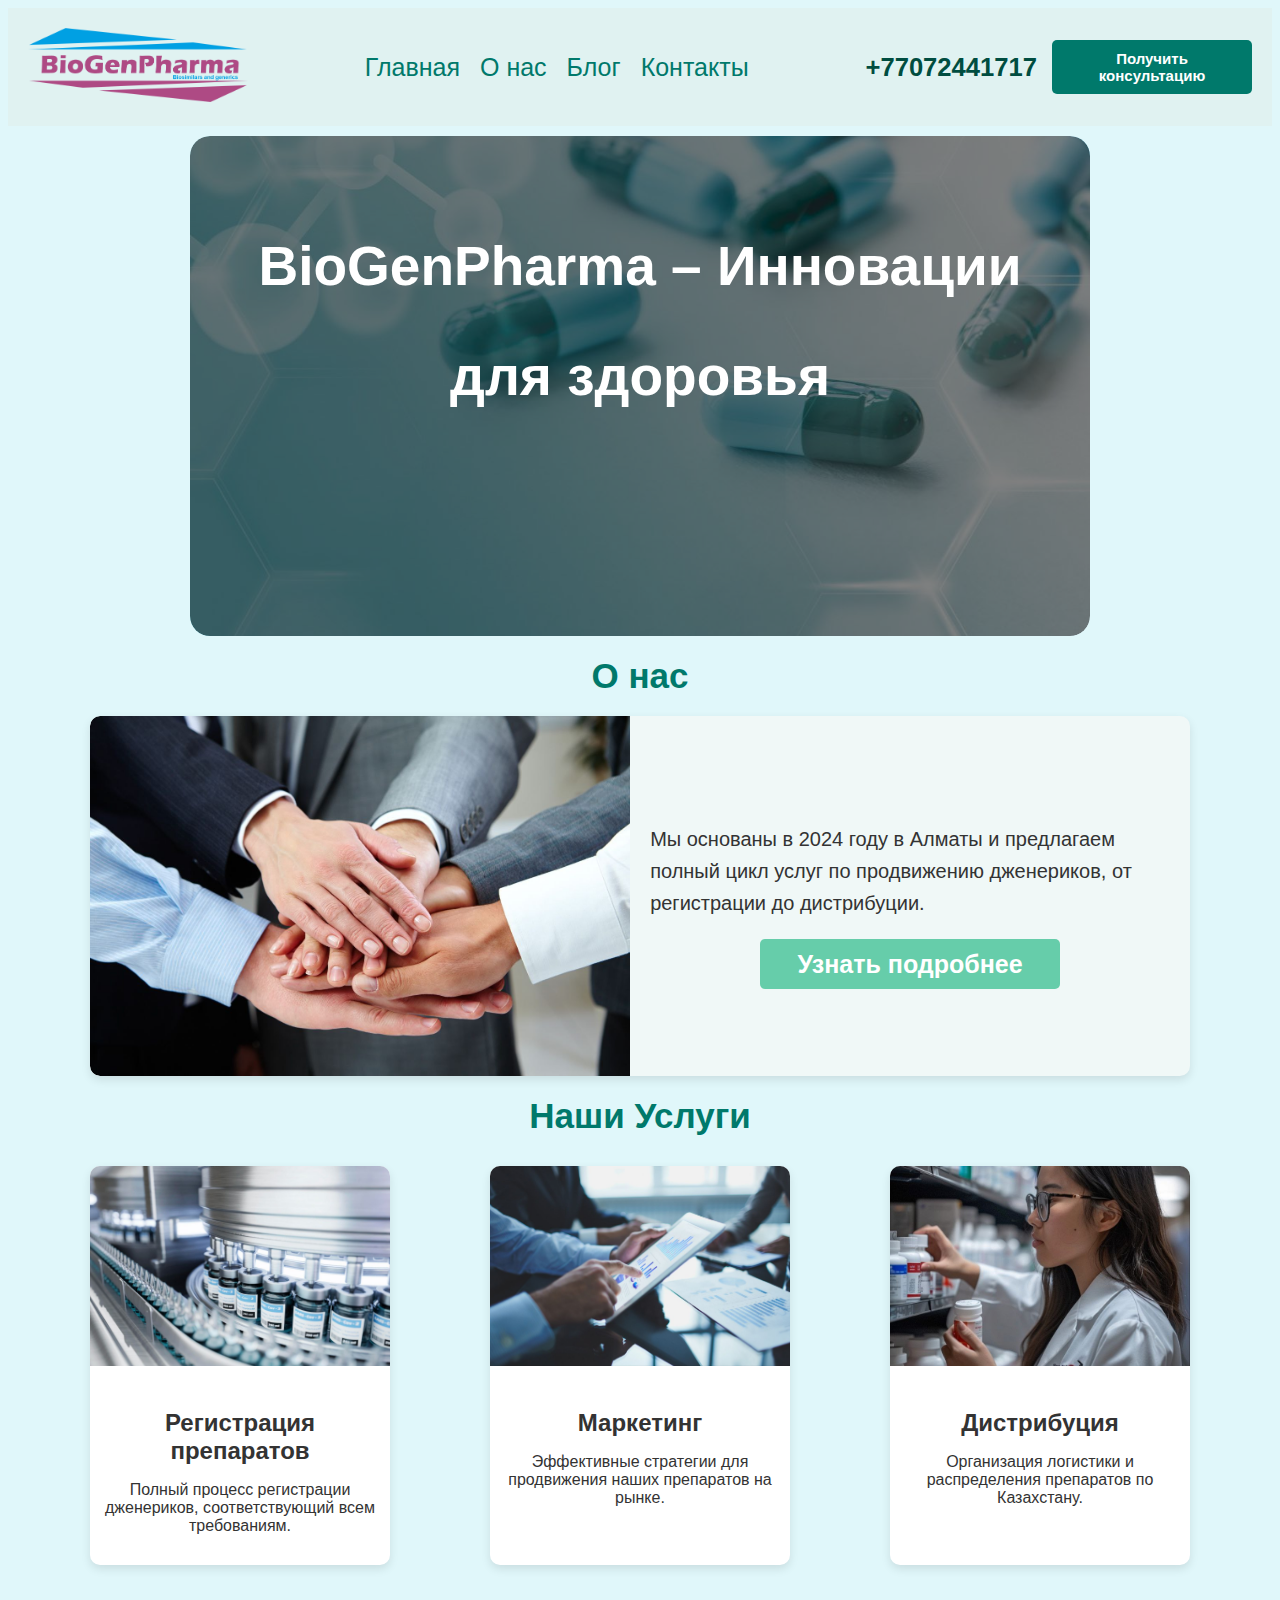
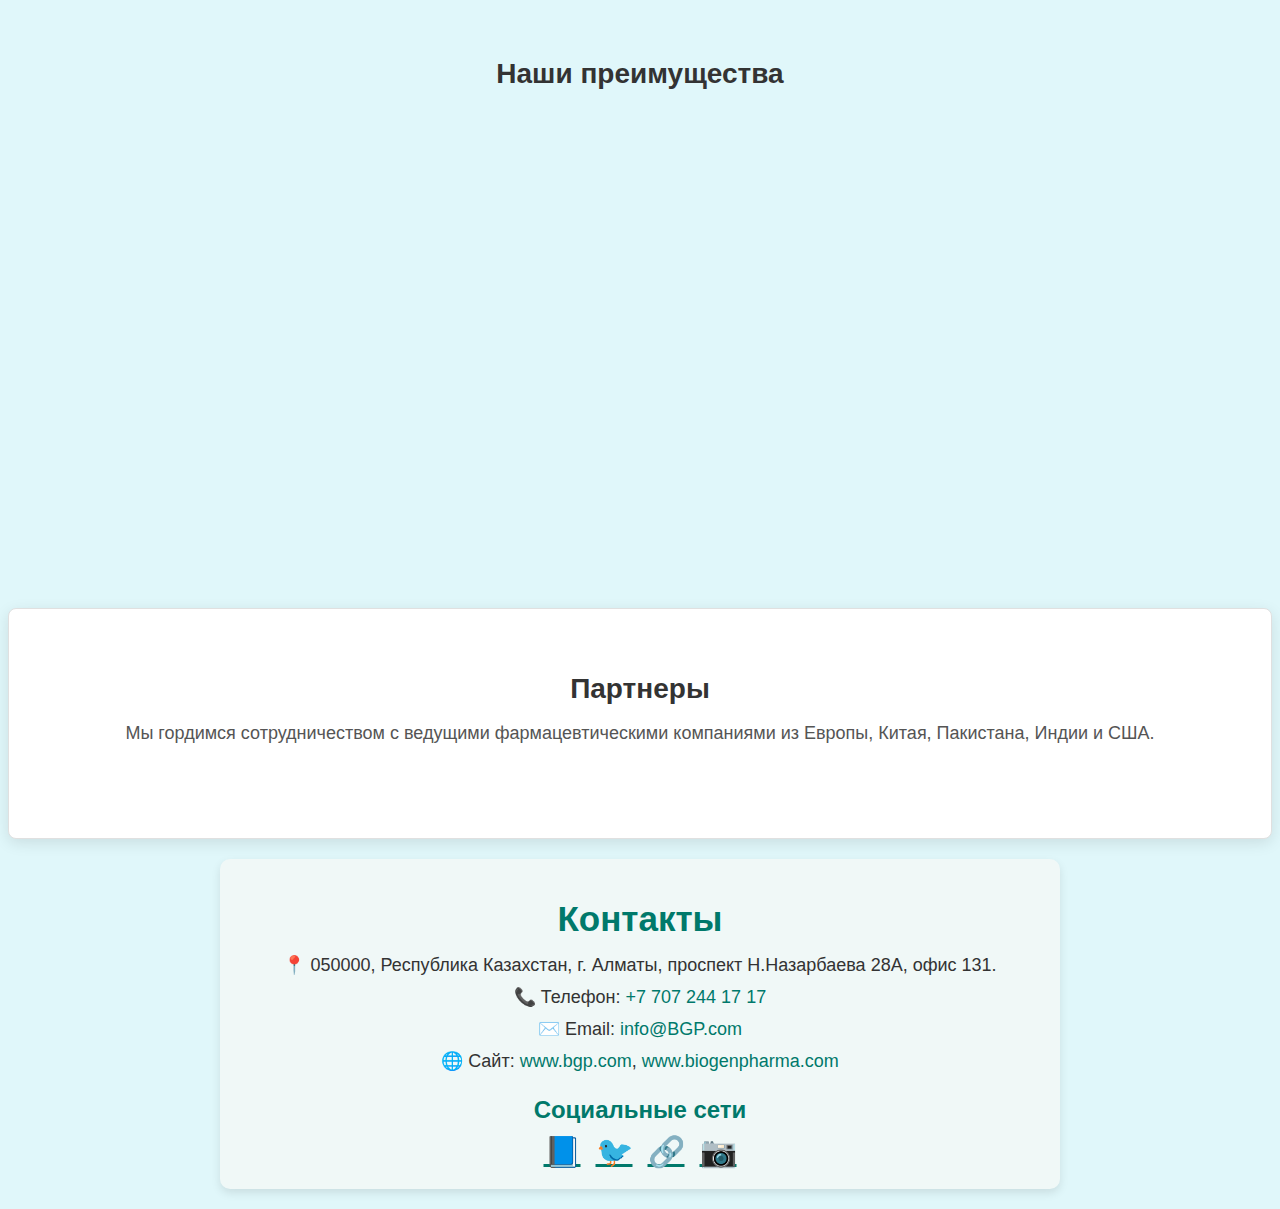
==== index.html @ c9245cbc "first commit" ====
<!DOCTYPE html>
<html lang="ru">
<head>
    <meta charset="UTF-8">
    <meta name="viewport" content="width=device-width, initial-scale=1.0">
    <title>BioGenPharma</title>
    <link rel="stylesheet" href="style.css">
</head>
<body>

    <div id="header-placeholder"></div>

    <section class="main">
        <div class="mainImg">
            <!-- <h1>BioGenPharma – Инновации для здоровья</h1> -->
            <p>BioGenPharma – Инновации для здоровья</p>
            <!-- <p>Добро пожаловать в BioGenPharma! Мы специализируемся на высокотехнологичных дженериках, обеспечивая доступность качественных медицинских решений в Казахстане.</p> -->
        </div>

        <div class="about">
            <div class="title">О нас</div>
            <div class="aboutContainer">
                <img src="img/d8ff1d73-811a-4290-b401-f660b40bceee.jfif" alt="О компании">
                <div class="aboutContent">
                    <p>Мы основаны в 2024 году в Алматы и предлагаем полный цикл услуг по продвижению дженериков, от регистрации до дистрибуции.</p>
                    <button>Узнать подробнее</button>
                </div>
            </div>
        </div>

        <div class="services">
            <div class="title">Наши Услуги</div>
            <div class="servicesContainer">
                <div class="serviceCard">
                    <img src="img/5226955743486405146.jpg" alt="Регистрация препаратов">
                    <div class="serviceContent">
                        <h3>Регистрация препаратов</h3>
                        <p>Полный процесс регистрации дженериков, соответствующий всем требованиям.</p>
                    </div>
                </div>
                <div class="serviceCard">
                    <img src="img/5226955743486405152.jpg" alt="Маркетинг">
                    <div class="serviceContent">
                        <h3>Маркетинг</h3>
                        <p>Эффективные стратегии для продвижения наших препаратов на рынке.</p>
                    </div>
                </div>
                <div class="serviceCard">
                    <img src="img/5226955743486405155.jpg" alt="Дистрибуция">
                    <div class="serviceContent">
                        <h3>Дистрибуция</h3>
                        <p>Организация логистики и распределения препаратов по Казахстану.</p>
                    </div>
                </div>
            </div>
        </div>
        <section class="advantages">
            <h2>Наши преимущества</h2>
            <div class="advantages-grid">
                <div class="advantage-item">
                    <h3>✔ Высококвалифицированная команда экспертов</h3>
                    <p>Наши специалисты обладают многолетним опытом и знаниями в своей области.</p>
                </div>
                <div class="advantage-item">
                    <h3>✔ Полный цикл услуг</h3>
                    <p>От разработки до реализации – мы контролируем каждый этап процесса.</p>
                </div>
                <div class="advantage-item">
                    <h3>✔ Международное сотрудничество</h3>
                    <p>Мы работаем с ведущими компаниями по всему миру.</p>
                </div>
                <div class="advantage-item">
                    <h3>✔ Государственная поддержка</h3>
                    <p>Наша деятельность поддерживается государственными инициативами.</p>
                </div>
                <div class="advantage-item">
                    <h3>✔ Доступные цены на высококачественные препараты</h3>
                    <p>Мы гарантируем высокое качество по разумной цене.</p>
                </div>
            </div>
        </section>
        
        <section class="partners">
            <h2>Партнеры</h2>
            <p>Мы гордимся сотрудничеством с ведущими фармацевтическими компаниями из Европы, Китая, Пакистана, Индии и США.</p>
            <div class="partner-logos">
                <img src="https://emojio.ru/images/apple-b/1f1ea-1f1fa.png" alt="Логотип компании 1">
                <img src="https://emojigraph.org/media/google/flag-china_1f1e8-1f1f3.png" alt="Логотип компании 2">
                <img src="https://emojio.ru/images/apple-b/1f1f5-1f1f0.png" alt="Логотип компании 3">
                <img src="https://emojigraph.org/media/google/flag-india_1f1ee-1f1f3.png" alt="Логотип компании 4">
                <img src="https://emojio.ru/images/apple-b/1f1fa-1f1f8.png" alt="Логотип компании 4">
            </div>
        </section>
        
        <!-- <div class="blog">
            <div class="title">Последние Новости</div>
            <div class="blogContainer">
                <div class="blogPost">
                    <img src="img/blog1.jpg" alt="Новость 1">
                    <div class="blogContent">
                        <h3>Заголовок новости 1</h3>
                        <p>Краткое содержание новости 1.</p>
                    </div>
                </div>
                <div class="blogPost">
                    <img src="img/blog2.jpg" alt="Новость 2">
                    <div class="blogContent">
                        <h3>Заголовок новости 2</h3>
                        <p>Краткое содержание новости 2.</p>
                    </div>
                </div>
                <div class="blogPost">
                    <img src="img/blog3.jpg" alt="Новость 3">
                    <div class="blogContent">
                        <h3>Заголовок новости 3</h3>
                        <p>Краткое содержание новости 3.</p>
                    </div>
                </div>
            </div>
        </div> -->
        <div class="contacts">
            <div class="title">Контакты</div>
            <div class="contact-info">
                <p class="address">📍 050000, Республика Казахстан, г. Алматы, проспект Н.Назарбаева 28А, офис 131.</p>
                <p class="phone">📞 Телефон: <a href="tel:+77072441717">+7 707 244 17 17</a></p>
                <p class="email">✉️ Email: <a href="mailto:info@BGP.com">info@BGP.com</a></p>
                <p class="website">🌐 Сайт: 
                    <a href="http://www.bgp.com">www.bgp.com</a>, 
                    <a href="http://www.biogenpharma.com">www.biogenpharma.com</a>
                </p>
            </div>
            <div class="social-media">
                <h3>Социальные сети</h3>
                <div class="social-icons">
                    <a href="https://facebook.com" target="_blank">📘</a>
                    <a href="https://twitter.com" target="_blank">🐦</a>
                    <a href="https://linkedin.com" target="_blank">🔗</a>
                    <a href="https://instagram.com" target="_blank">📷</a>
                </div>
            </div>
        </div>
        
    </section>
    <script>
     
        fetch('header.html')
            .then(response => response.text())
            .then(data => {
                document.getElementById('header-placeholder').innerHTML = data;
            });
    </script>
</body>
</html>
---- style.css ----
header {
    display: flex;
    justify-content: space-between;
    align-items: center;
    padding: 20px;
    background-color: #e0f2f1; 
}
  
.logo img {
    max-width:220px ;
}
  
.navBar {
    display: flex;
    gap: 20px;
}
  
.navBar a {
    text-decoration: none;
    font-size: 25px;
    color: #00796b; /* Calming teal for text */
    font-weight: 500;
    transition: color 0.3s ease;
}
  
.navBar a:hover {
    color: #004d40; /* Darker shade on hover */
}
  
.headeeContact {
    display: flex;
    align-items: center;
}

.headeeContact h2 {
    color: #004d40;
    font-size: 1.6em;
    margin-right: 15px;
}
  
.headeeContact button {
    width: 200px;
    font-size: 15px !important;
    font-weight: 550 !important;
    background-color: #00796b; /* Main button color */
    color: white;
    border: none;
    padding: 10px 20px;
    cursor: pointer;
    transition: background-color 0.3s ease;
    font-size: 1em;
}
  
.headeeContact button:hover {
    background-color: #004d40; /* Darker on hover */
}

.mainImg {
    position: relative;
    background: url('img/5226955743486405157.jpg') no-repeat center center;
    background-size: cover;
    height: 500px;
    width: 900px;
    margin: 0 auto;
    margin-top: 10px;
    border-radius: 20px;
    overflow: hidden;
}

.mainImg::before {
    content: "";
    position: absolute;
    top: 0;
    left: 0;
    width: 100%;
    height: 100%;
    background-color: rgba(0, 0, 0, 0.5); 
    z-index: 1;
    border-radius: 20px;
}

.mainImg p {
    text-align: center;
    line-height:110px;
    position: relative;
    z-index: 2; 
    color: white;
    padding: 20px;
    font-size: 55px;
    font-weight: 550;
}

.aboutContainer {
    display: flex;
    background-color: #f0f8f7;
    border-radius: 10px;
    box-shadow: 0 4px 10px rgba(0, 0, 0, 0.1);
    overflow: hidden;
    max-width: 1100px;
    margin: 20px auto;
}

.aboutContainer img {
    min-width: 500px;
    height: auto;
    border-radius: 10px 0 0 10px;
}

.aboutContent {
    padding: 20px;
    display: flex;
    flex-direction: column;
    justify-content: center;
    color: #333;
}

.aboutContent p {
    font-size: 20px;
    line-height: 1.6;
    margin-bottom: 20px;
}

.aboutContent button {
    font-size: 25px;
    font-weight: 600;
    width: 300px;
    line-height: 30px;
    background-color: #66cdaa;
    color: white;
    border: none;
    border-radius: 5px;
    padding: 10px 20px;
    cursor: pointer;
    transition: background-color 0.3s;
    margin:  0 auto;
}

.aboutContent button:hover {
    background-color: #5abf9a;
}

.title {
    font-size: 35px;
    font-weight: 550;
    text-align: center;
    margin-top: 20px;
}

.servicesContainer {
    display: flex;
    justify-content: space-around;
    flex-wrap: wrap;
    max-width: 1200px;
    margin: 20px auto;
}

.serviceCard {
    background-color: #ffffff;
    border-radius: 10px;
    box-shadow: 0 4px 10px rgba(0, 0, 0, 0.1);
    overflow: hidden;
    margin: 10px;
    width: 300px;
    transition: transform 0.3s;
}

.serviceCard:hover {
    transform: scale(1.05);
}

.serviceCard img {
    width: 100%;
    height: 200px;
    object-fit: cover;
}

.serviceContent {
    padding: 15px;
    text-align: center;
    color: #333;
}

.serviceContent h3 {
    font-size: 24px;
    margin-bottom: 10px;
}

.serviceContent p {
    font-size: 16px;
    margin-bottom: 15px;
}

.serviceContent button {
    font-size: 20px;
    font-weight: 600;
    width: 100%;
    background-color: #66cdaa;
    color: white;
    border: none;
    border-radius: 5px;
    padding: 10px 0;
    cursor: pointer;
    transition: background-color 0.3s;
}

.serviceContent button:hover {
    background-color: #5abf9a;
}

.blog {
    margin: 20px 0;
    margin-top: 20px;
}

.blogContainer {
    padding-top: 20px;
    max-width: 800px;
    margin: 0 auto;
    display: flex;
    flex-direction: column;
    gap: 20px; /* Space between posts */
}

.contactForm {
    background-color: #f0f8f7;
    border-radius: 10px;
    padding: 20px;
    max-width: 600px;
    margin: 20px auto;
    box-shadow: 0 4px 10px rgba(0, 0, 0, 0.1);
}

.contactForm .title {
    font-size: 30px;
    font-weight: 550;
    text-align: center;
    margin-bottom: 20px;
}

.formGroup {
    margin-bottom: 15px;
}

label {
    display: block;
    margin-bottom: 5px;
    font-weight: 500;
}

input, textarea {
    width: 100%;
    padding: 10px;
    border: 1px solid #ccc;
    border-radius: 5px;
    font-size: 16px;
}

button {
    font-size: 20px;
    font-weight: 600;
    width: 100%;
    background-color: #66cdaa;
    color: white;
    border: none;
    border-radius: 5px;
    padding: 10px 0;
    cursor: pointer;
    transition: background-color 0.3s;
}

button:hover {
    background-color: #5abf9a;
}

.blogPost {
    display: flex;
    background-color: #f9f9f9;
    border-radius: 10px;
    box-shadow: 0 2px 5px rgba(0, 0, 0, 0.1);
    overflow: hidden;
    transition: box-shadow 0.3s;
}

.blogPost:hover {
    box-shadow: 0 4px 10px rgba(0, 0, 0, 0.2);
}

.blogPost img {
    width: 120px;
    height: auto;
    object-fit: cover;
    border-radius: 10px 0 0 10px;
}

.blogContent {
    padding: 15px;
    flex: 1;
    display: flex;
    flex-direction: column;
    justify-content: center;
    color: #333;
}

.blogContent h3 {
    font-size: 20px;
    margin-bottom: 10px;
}

.blogContent p {
    font-size: 14px;
    margin-bottom: 15px;
}

.blogContent button {
    font-size: 18px;
    font-weight: 600;
    width: fit-content;
    background-color: #66cdaa;
    color: white;
    border: none;
    border-radius: 5px;
    padding: 8px 15px;
    cursor: pointer;
    transition: background-color 0.3s;
}

.blogContent button:hover {
    background-color: #5abf9a;
}

body {
    font-family: Arial, Helvetica, sans-serif;
    background-color: #e0f7fa;
}
@media (max-width: 768px) {
    .navBar {
        flex-direction: column;
        align-items: center;
        gap: 10px;
    }
    
    .headeeContact h2 {
        font-size: 1.2em;
    }

    .mainImg {
        height: 300px;
        width: 100%;
    }

    .aboutContainer {
        flex-direction: column;
    }

    .aboutContainer img {
        min-width: 100%;
        border-radius: 10px 10px 0 0;
    }

    .servicesContainer {
        flex-direction: column;
        align-items: center;
    }

    .serviceCard {
        width: 100%;
        max-width: 400px;
    }

    .blogContainer {
        padding: 10px;
    }

    .contactForm {
        width: 100%;
        padding: 10px;
    }
}
.advantages {

    padding: 40px; /* Увеличенный отступ */
    margin: 20px 0;
  
    border-radius: 8px;
 
}



.advantages h2 {
    font-size: 28px;
    color: #333;
    margin-bottom: 20px;
    text-align: center;
    animation: fadeIn 0.5s ease-in-out; /* Анимация появления заголовка */
}

@keyframes fadeIn {
    from {
        opacity: 0;
        transform: translateY(-20px);
    }
    to {
        opacity: 1;
        transform: translateY(0);
    }
}

.advantages-grid {
    display: grid;
    grid-template-columns: repeat(auto-fit, minmax(250px, 1fr));
    gap: 20px;
}

.advantage-item {
    background-color: #ffffff;
    padding: 20px;
    border: 1px solid #e0e0e0;
    border-radius: 8px;
    text-align: center;
    transform: translateY(10px); 
    opacity: 0;
    transition: transform 0.3s ease, opacity 0.3s ease; 
    animation: slideIn 0.5s forwards; 
}

@keyframes slideIn {
    0% {
        transform: translateY(20px);
        opacity: 0;
    }
    100% {
        transform: translateY(0);
        opacity: 1;
    }
}

.advantage-item h3 {
    font-size: 20px;
    color: #28a745;
    margin-bottom: 10px;
}

.advantage-item p {
    font-size: 16px;
    color: #555;
}

.partners {
    background-color: #fff;
    padding: 40px; 
    margin: 20px 0;
    border: 1px solid #e0e0e0;
    border-radius: 8px;
    box-shadow: 0 4px 15px rgba(0, 0, 0, 0.1); 
    transform: translateY(0);
    transition: transform 0.3s ease; 
}



.partners h2 {
    font-size: 28px;
    color: #333;
    margin-bottom: 15px;
    text-align: center;
}

.partners p {
    font-size: 18px;
    color: #555;
    text-align: center;
}

.partner-logos {
    display: flex;
    justify-content: center;
    flex-wrap: wrap;
    gap: 15px; /* Увеличенный пробел между логотипами */
}

.partner-logos img {
    max-width: 120px; /* Увеличенная максимальная ширина логотипа */
    height: auto;
    opacity: 0; /* Начальная непрозрачность логотипов */
    transform: translateY(20px); /* Начальная позиция для анимации */
    animation: fadeInLogo 0.5s forwards; /* Анимация появления логотипов */
    animation-delay: 0.2s; /* Задержка перед анимацией */
}

@keyframes fadeInLogo {
    0% {
        opacity: 0;
        transform: translateY(20px);
    }
    100% {
        opacity: 1;
        transform: translateY(0);
    }
}
.contacts {
    background-color: #f0f8f7; /* Light background for contrast */
    border-radius: 10px;
    box-shadow: 0 4px 10px rgba(0, 0, 0, 0.1);
    padding: 20px;
    max-width: 800px;
    margin: 20px auto;
    text-align: center;
}

.title {
    font-size: 35px;
    font-weight: 550;
    margin-bottom: 15px;
    color: #00796b; /* Main title color */
}

.contact-info {
    margin-bottom: 20px;
    color: #333; /* Dark text for readability */
}

.contact-info p {
    font-size: 18px;
    margin: 10px 0;
}

.contact-info a {
    color: #00796b; /* Link color */
    text-decoration: none;
    transition: color 0.3s;
}

.contact-info a:hover {
    color: #004d40; /* Darker color on hover */
}

.social-media {
    margin-top: 15px;
}

.social-media h3 {
    font-size: 24px;
    margin-bottom: 10px;
    color: #00796b; /* Subtitle color */
}

.social-icons {
    display: flex;
    justify-content: center;
    gap: 15px; /* Space between icons */
}

.social-icons a {
    font-size: 30px; /* Size for social icons */
    color: #00796b; /* Social icon color */
    transition: color 0.3s;
}

.social-icons a:hover {
    color: #004d40; /* Darker shade on hover */
}
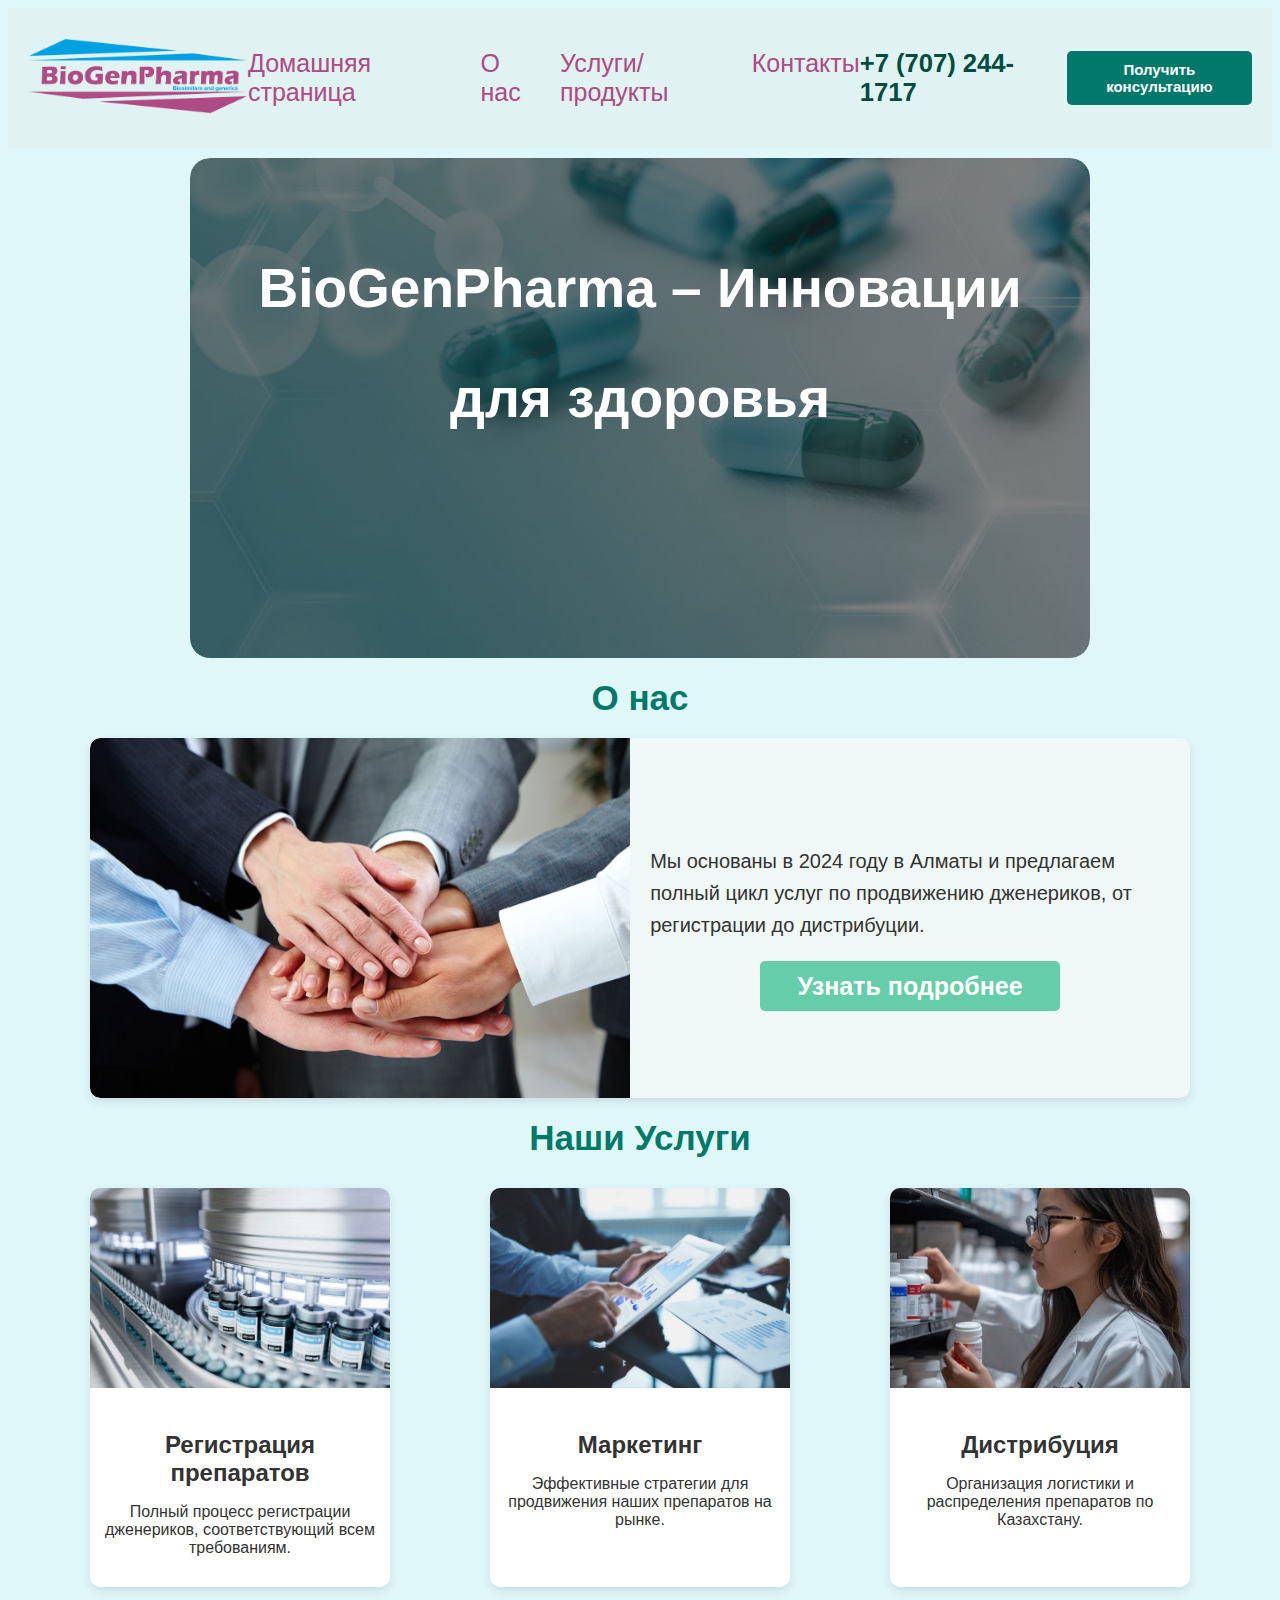
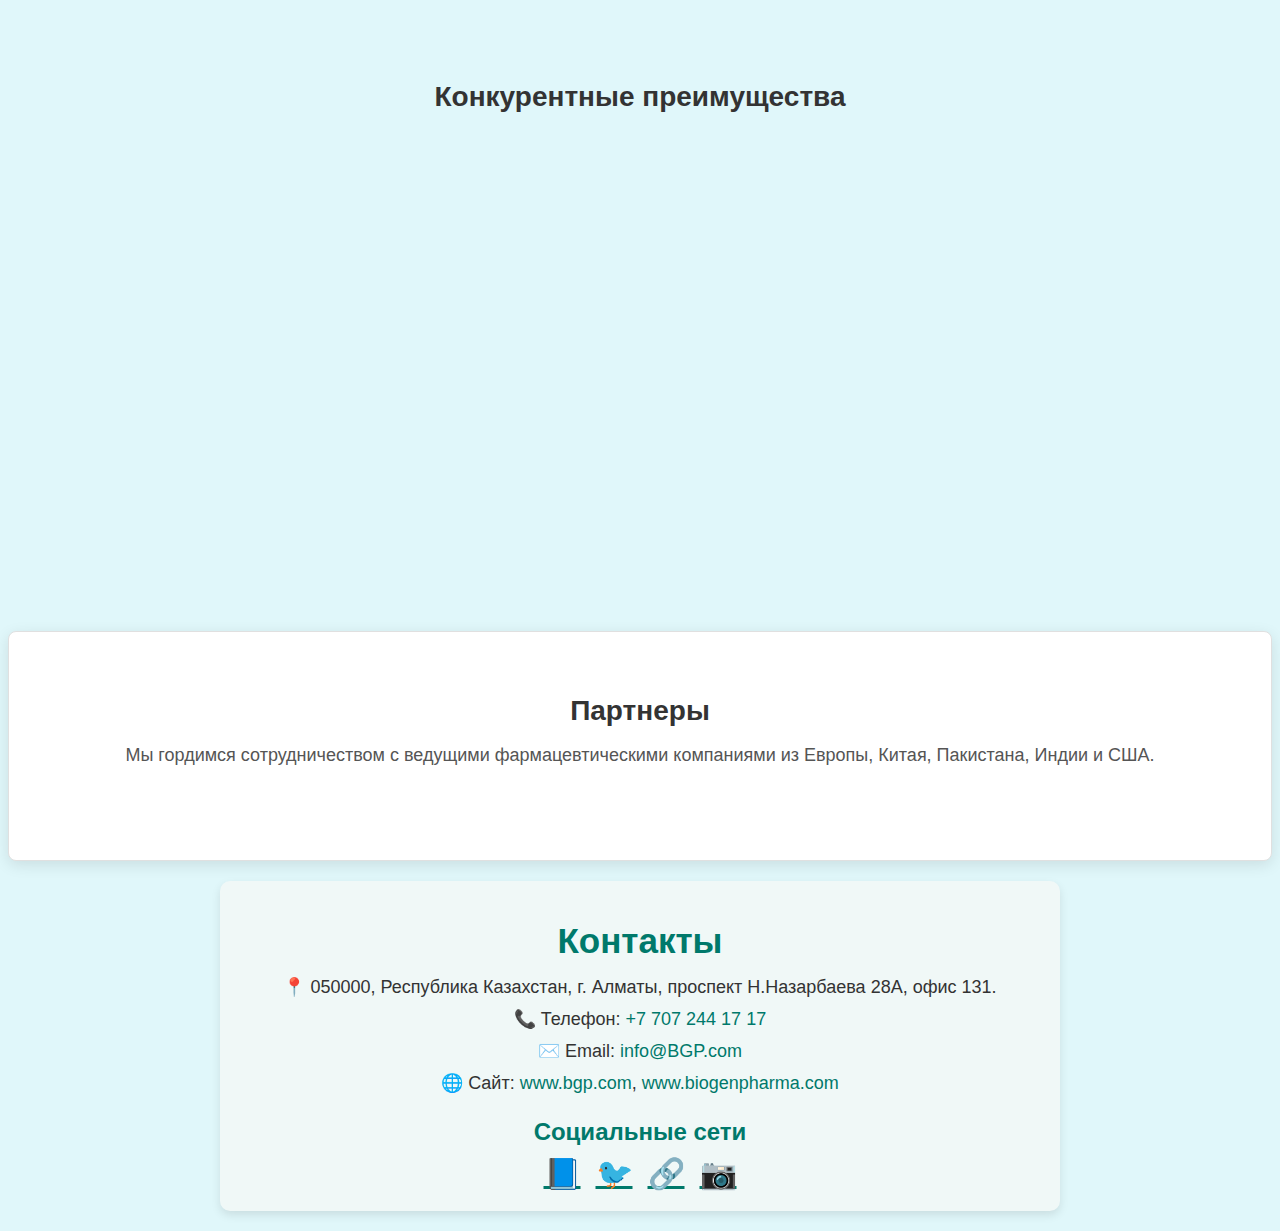
==== commit 6f92b3b9: "patch 1.2" ====
--- a/index.html
+++ b/index.html
@@ -5,6 +5,7 @@
     <meta name="viewport" content="width=device-width, initial-scale=1.0">
     <title>BioGenPharma</title>
     <link rel="stylesheet" href="style.css">
+
 </head>
 <body>
 
@@ -12,9 +13,9 @@
 
     <section class="main">
         <div class="mainImg">
-            <!-- <h1>BioGenPharma – Инновации для здоровья</h1> -->
+  
             <p>BioGenPharma – Инновации для здоровья</p>
-            <!-- <p>Добро пожаловать в BioGenPharma! Мы специализируемся на высокотехнологичных дженериках, обеспечивая доступность качественных медицинских решений в Казахстане.</p> -->
+           
         </div>
 
         <div class="about">
@@ -55,7 +56,7 @@
             </div>
         </div>
         <section class="advantages">
-            <h2>Наши преимущества</h2>
+            <h2>Конкурентные преимущества</h2>
             <div class="advantages-grid">
                 <div class="advantage-item">
                     <h3>✔ Высококвалифицированная команда экспертов</h3>
@@ -141,13 +142,6 @@
         </div>
         
     </section>
-    <script>
-     
-        fetch('header.html')
-            .then(response => response.text())
-            .then(data => {
-                document.getElementById('header-placeholder').innerHTML = data;
-            });
-    </script>
+    <script src="index.js"></script>
 </body>
 </html>
--- a/style.css
+++ b/style.css
@@ -1,59 +1,3 @@
-header {
-    display: flex;
-    justify-content: space-between;
-    align-items: center;
-    padding: 20px;
-    background-color: #e0f2f1; 
-}
-  
-.logo img {
-    max-width:220px ;
-}
-  
-.navBar {
-    display: flex;
-    gap: 20px;
-}
-  
-.navBar a {
-    text-decoration: none;
-    font-size: 25px;
-    color: #00796b; /* Calming teal for text */
-    font-weight: 500;
-    transition: color 0.3s ease;
-}
-  
-.navBar a:hover {
-    color: #004d40; /* Darker shade on hover */
-}
-  
-.headeeContact {
-    display: flex;
-    align-items: center;
-}
-
-.headeeContact h2 {
-    color: #004d40;
-    font-size: 1.6em;
-    margin-right: 15px;
-}
-  
-.headeeContact button {
-    width: 200px;
-    font-size: 15px !important;
-    font-weight: 550 !important;
-    background-color: #00796b; /* Main button color */
-    color: white;
-    border: none;
-    padding: 10px 20px;
-    cursor: pointer;
-    transition: background-color 0.3s ease;
-    font-size: 1em;
-}
-  
-.headeeContact button:hover {
-    background-color: #004d40; /* Darker on hover */
-}
 
 .mainImg {
     position: relative;
